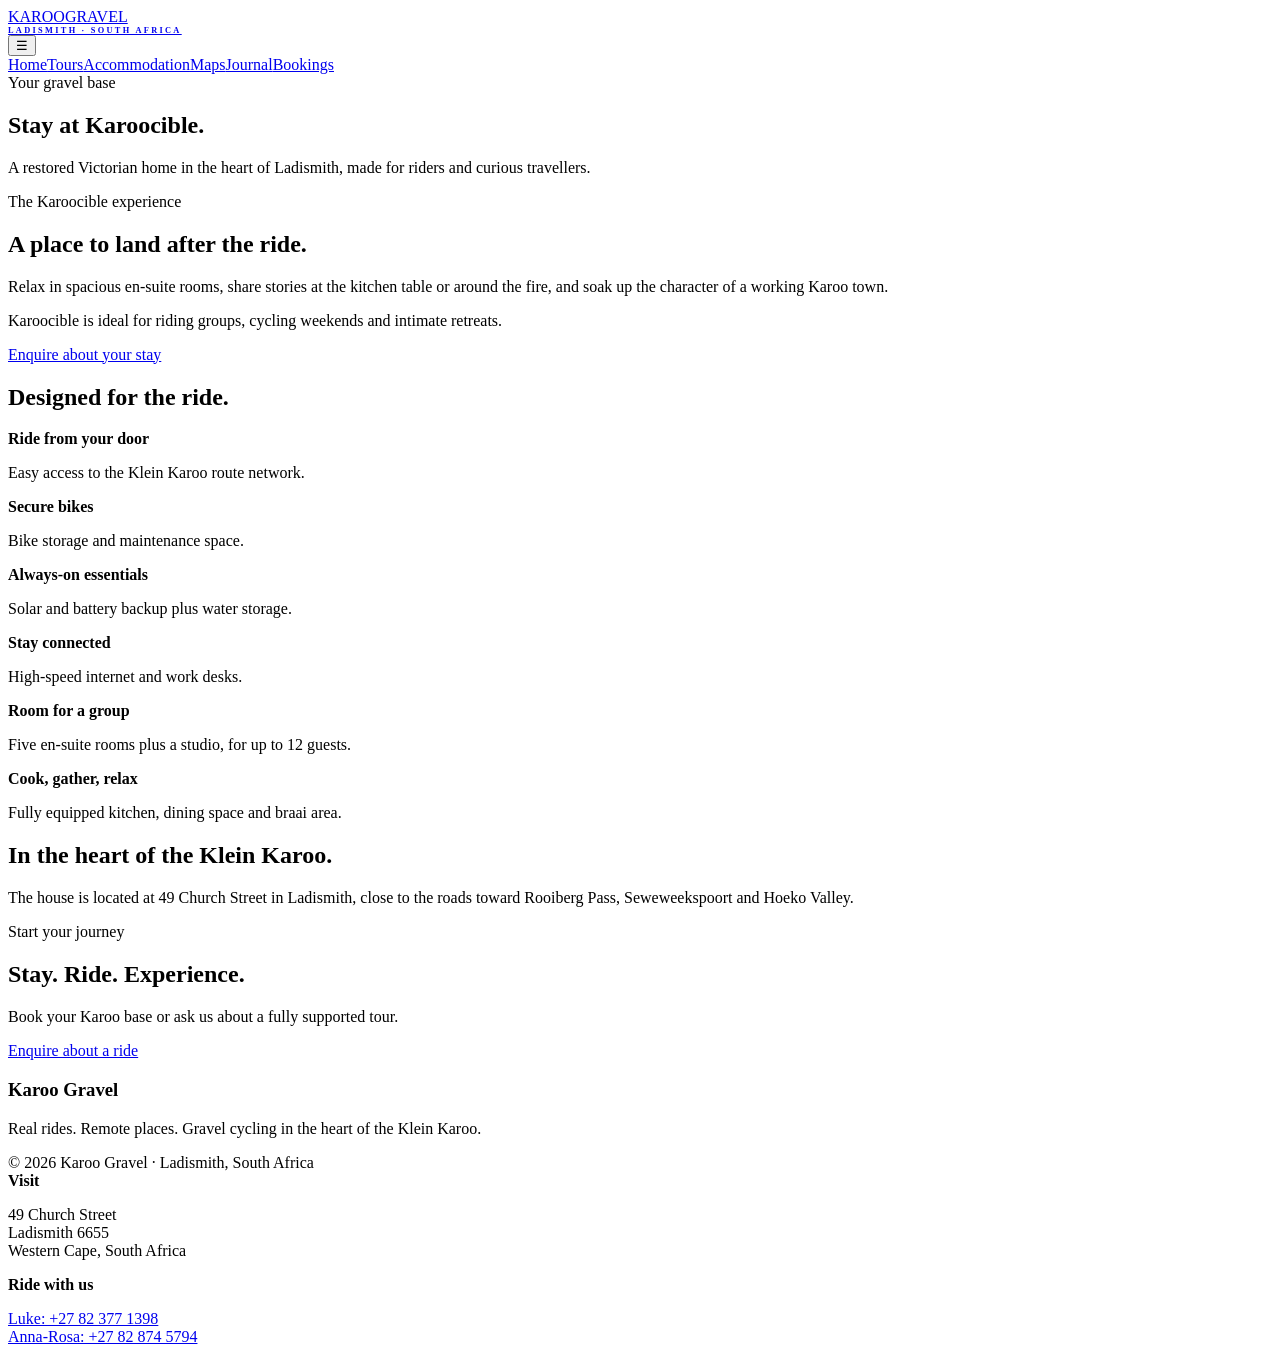
==== accommodation/index.html @ 17777229 "Add Karoo Gravel website: accommodation/index.html" ====
<!doctype html><html lang="en"><head><meta charset="utf-8"><meta name="viewport" content="width=device-width,initial-scale=1"><meta name="description" content="Guided gravel cycling in the Klein Karoo, South Africa."><meta name="theme-color" content="#222c26"><title>Karoocible Accommodation | Karoo Gravel</title><link rel="stylesheet" href="../assets/style.css"/><link rel="icon" href="../assets/favicon.svg"/></head><body><header><nav><a class="logo" href="../index.html">KAROO<span>GRAVEL</span><small style="display:block;font-size:.52rem;letter-spacing:.28em;font-weight:600">LADISMITH · SOUTH AFRICA</small></a><button class="mobile-toggle" aria-label="Toggle navigation" aria-expanded="false" onclick="let x=document.querySelector('.links');x.classList.toggle('open');this.setAttribute('aria-expanded',x.classList.contains('open'))">☰</button><div class="links"><a class="" href="../index.html">Home</a><a class="" href="../tours/">Tours</a><a class="active" href="../accommodation/">Accommodation</a><a class="" href="../maps/">Maps</a><a class="" href="../journal/">Journal</a><a class="" href="../bookings/">Bookings</a></div></nav></header><section class="hero compact"><div class="inner"><div class="eyebrow">Your gravel base</div><h1>Stay at Karoocible.</h1><p>A restored Victorian home in the heart of Ladismith, made for riders and curious travellers.</p></div></section><section class="wrap intro"><div><div class="eyebrow">The Karoocible experience</div><h2>A place to land after the ride.</h2><p>Relax in spacious en-suite rooms, share stories at the kitchen table or around the fire, and soak up the character of a working Karoo town.</p><p>Karoocible is ideal for riding groups, cycling weekends and intimate retreats.</p><a class="btn" href="../bookings/">Enquire about your stay</a></div><div class="art house"></div></section><section class="band"><div class="wrap"><h2>Designed for the ride.</h2><div class="pillgrid"><div class="pill"><strong>Ride from your door</strong><p>Easy access to the Klein Karoo route network.</p></div><div class="pill"><strong>Secure bikes</strong><p>Bike storage and maintenance space.</p></div><div class="pill"><strong>Always-on essentials</strong><p>Solar and battery backup plus water storage.</p></div><div class="pill"><strong>Stay connected</strong><p>High-speed internet and work desks.</p></div><div class="pill"><strong>Room for a group</strong><p>Five en-suite rooms plus a studio, for up to 12 guests.</p></div><div class="pill"><strong>Cook, gather, relax</strong><p>Fully equipped kitchen, dining space and braai area.</p></div></div></div></section><section class="wrap"><h2>In the heart of the Klein Karoo.</h2><p class="prose">The house is located at 49 Church Street in Ladismith, close to the roads toward Rooiberg Pass, Seweweekspoort and Hoeko Valley.</p></section><section class="cta"><div class="wrap"><div><div class="eyebrow">Start your journey</div><h2>Stay. Ride. Experience.</h2><p>Book your Karoo base or ask us about a fully supported tour.</p></div><a class="btn" href="../bookings/">Enquire about a ride</a></div></section><footer><div class="foot"><div><h3>Karoo Gravel</h3><p>Real rides. Remote places. Gravel cycling in the heart of the Klein Karoo.</p><div class="mini">© 2026 Karoo Gravel · Ladismith, South Africa</div></div><div><strong>Visit</strong><p>49 Church Street<br>Ladismith 6655<br>Western Cape, South Africa</p></div><div><strong>Ride with us</strong><p><a href="https://wa.me/27823771398">Luke: +27 82 377 1398</a><br><a href="https://wa.me/27828745794">Anna-Rosa: +27 82 874 5794</a></p></div></div></footer></body></html>
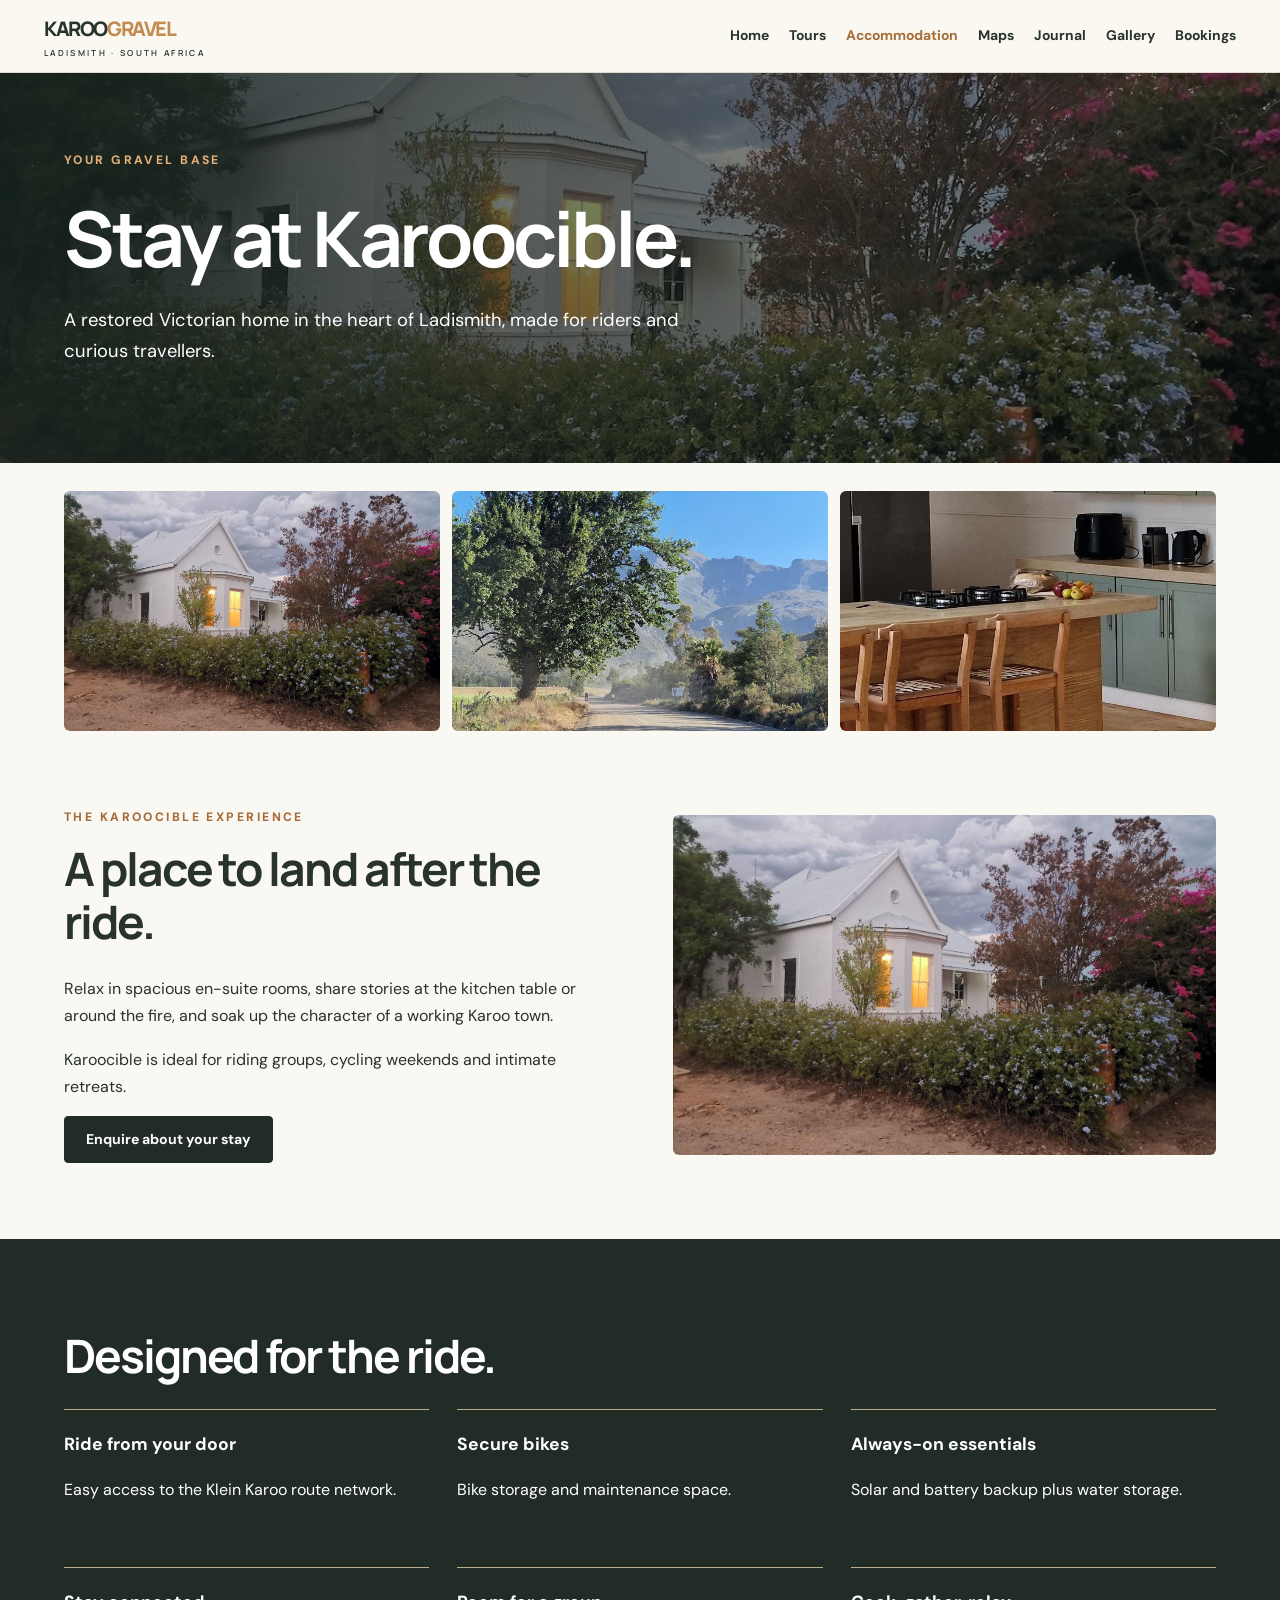
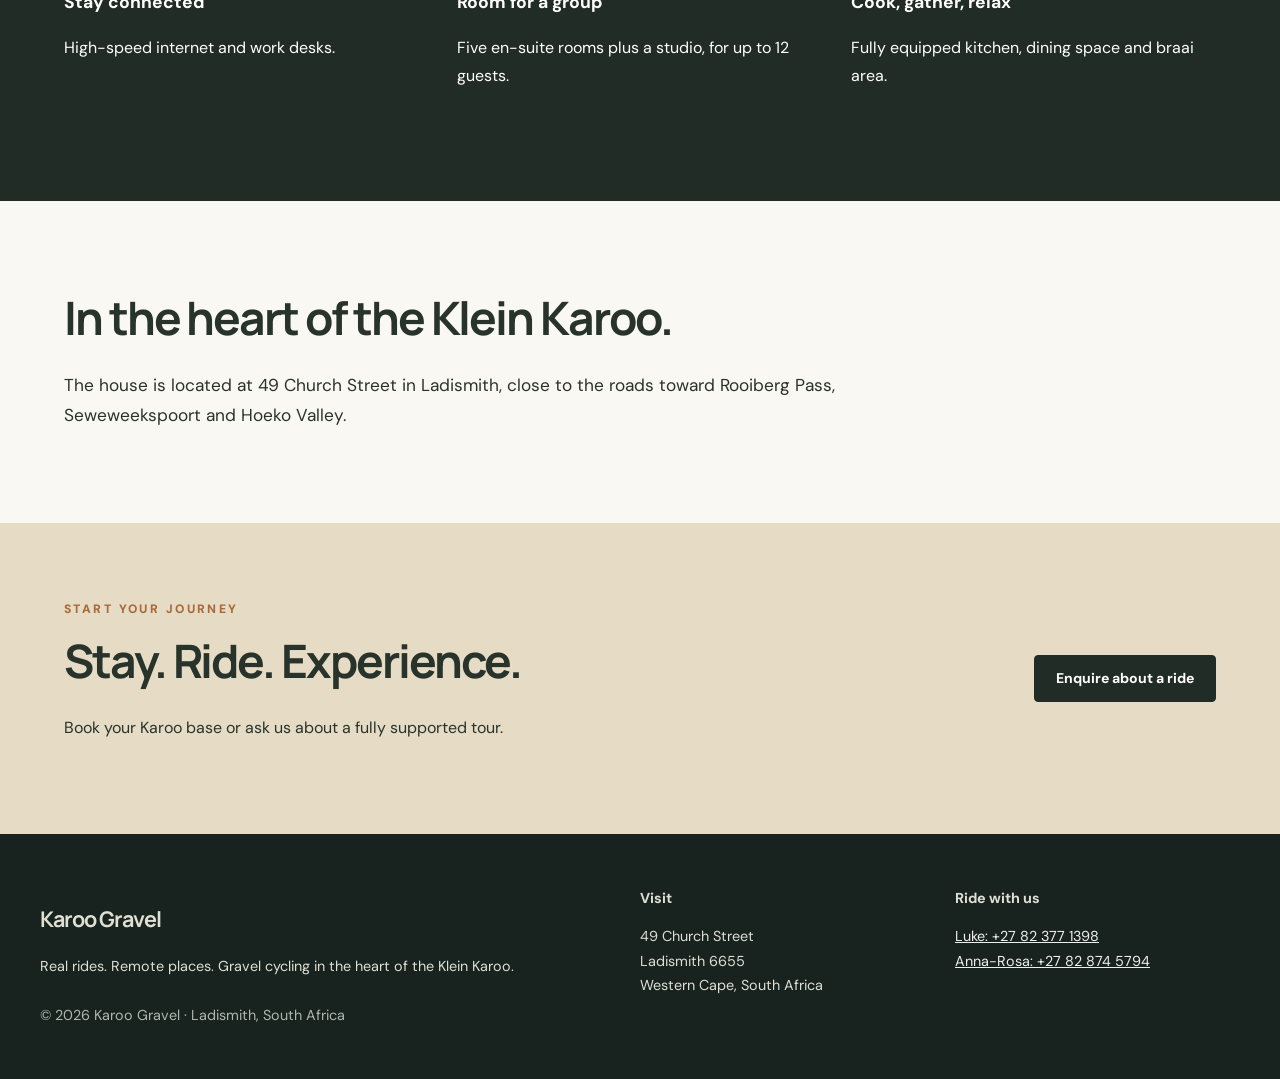
==== commit c572b992: "Add photographs from karoogravel.co.za Store the Google Site pictures under assets/photos and link t" ====
--- a/accommodation/index.html
+++ b/accommodation/index.html
@@ -1 +1 @@
-<!doctype html><html lang="en"><head><meta charset="utf-8"><meta name="viewport" content="width=device-width,initial-scale=1"><meta name="description" content="Guided gravel cycling in the Klein Karoo, South Africa."><meta name="theme-color" content="#222c26"><title>Karoocible Accommodation | Karoo Gravel</title><link rel="stylesheet" href="../assets/style.css"/><link rel="icon" href="../assets/favicon.svg"/></head><body><header><nav><a class="logo" href="../index.html">KAROO<span>GRAVEL</span><small style="display:block;font-size:.52rem;letter-spacing:.28em;font-weight:600">LADISMITH · SOUTH AFRICA</small></a><button class="mobile-toggle" aria-label="Toggle navigation" aria-expanded="false" onclick="let x=document.querySelector('.links');x.classList.toggle('open');this.setAttribute('aria-expanded',x.classList.contains('open'))">☰</button><div class="links"><a class="" href="../index.html">Home</a><a class="" href="../tours/">Tours</a><a class="active" href="../accommodation/">Accommodation</a><a class="" href="../maps/">Maps</a><a class="" href="../journal/">Journal</a><a class="" href="../bookings/">Bookings</a></div></nav></header><section class="hero compact"><div class="inner"><div class="eyebrow">Your gravel base</div><h1>Stay at Karoocible.</h1><p>A restored Victorian home in the heart of Ladismith, made for riders and curious travellers.</p></div></section><section class="wrap intro"><div><div class="eyebrow">The Karoocible experience</div><h2>A place to land after the ride.</h2><p>Relax in spacious en-suite rooms, share stories at the kitchen table or around the fire, and soak up the character of a working Karoo town.</p><p>Karoocible is ideal for riding groups, cycling weekends and intimate retreats.</p><a class="btn" href="../bookings/">Enquire about your stay</a></div><div class="art house"></div></section><section class="band"><div class="wrap"><h2>Designed for the ride.</h2><div class="pillgrid"><div class="pill"><strong>Ride from your door</strong><p>Easy access to the Klein Karoo route network.</p></div><div class="pill"><strong>Secure bikes</strong><p>Bike storage and maintenance space.</p></div><div class="pill"><strong>Always-on essentials</strong><p>Solar and battery backup plus water storage.</p></div><div class="pill"><strong>Stay connected</strong><p>High-speed internet and work desks.</p></div><div class="pill"><strong>Room for a group</strong><p>Five en-suite rooms plus a studio, for up to 12 guests.</p></div><div class="pill"><strong>Cook, gather, relax</strong><p>Fully equipped kitchen, dining space and braai area.</p></div></div></div></section><section class="wrap"><h2>In the heart of the Klein Karoo.</h2><p class="prose">The house is located at 49 Church Street in Ladismith, close to the roads toward Rooiberg Pass, Seweweekspoort and Hoeko Valley.</p></section><section class="cta"><div class="wrap"><div><div class="eyebrow">Start your journey</div><h2>Stay. Ride. Experience.</h2><p>Book your Karoo base or ask us about a fully supported tour.</p></div><a class="btn" href="../bookings/">Enquire about a ride</a></div></section><footer><div class="foot"><div><h3>Karoo Gravel</h3><p>Real rides. Remote places. Gravel cycling in the heart of the Klein Karoo.</p><div class="mini">© 2026 Karoo Gravel · Ladismith, South Africa</div></div><div><strong>Visit</strong><p>49 Church Street<br>Ladismith 6655<br>Western Cape, South Africa</p></div><div><strong>Ride with us</strong><p><a href="https://wa.me/27823771398">Luke: +27 82 377 1398</a><br><a href="https://wa.me/27828745794">Anna-Rosa: +27 82 874 5794</a></p></div></div></footer></body></html>+<!doctype html><html lang="en"><head><meta charset="utf-8"><meta name="viewport" content="width=device-width,initial-scale=1"><meta name="description" content="Guided gravel cycling in the Klein Karoo, South Africa."><meta name="theme-color" content="#222c26"><title>Karoocible Accommodation | Karoo Gravel</title><link rel="stylesheet" href="../assets/style.css"/><link rel="icon" href="../assets/favicon.svg"/></head><body><header><nav><a class="logo" href="../index.html">KAROO<span>GRAVEL</span><small style="display:block;font-size:.52rem;letter-spacing:.28em;font-weight:600">LADISMITH · SOUTH AFRICA</small></a><button class="mobile-toggle" aria-label="Toggle navigation" aria-expanded="false" onclick="let x=document.querySelector('.links');x.classList.toggle('open');this.setAttribute('aria-expanded',x.classList.contains('open'))">☰</button><div class="links"><a class="" href="../index.html">Home</a><a class="" href="../tours/">Tours</a><a class="active" href="../accommodation/">Accommodation</a><a class="" href="../maps/">Maps</a><a class="" href="../journal/">Journal</a><a class="" href="../gallery/">Gallery</a><a class="" href="../bookings/">Bookings</a></div></nav></header><section class="hero compact" style="--hero:url('./photos/karoocible.jpg')"><div class="inner"><div class="eyebrow">Your gravel base</div><h1>Stay at Karoocible.</h1><p>A restored Victorian home in the heart of Ladismith, made for riders and curious travellers.</p></div></section><section class="wrap" style="padding-top:28px;padding-bottom:0"><div class="film"><img src="../assets/photos/4fb3b9720b9d.jpg" alt="Photograph from the current Karoo Gravel site"><img src="../assets/photos/926a0c56f88b.jpg" alt="Photograph from the current Karoo Gravel site"><img src="../assets/photos/dd2f70c8666e.jpg" alt="Photograph from the current Karoo Gravel site"></div></section><section class="wrap intro"><div><div class="eyebrow">The Karoocible experience</div><h2>A place to land after the ride.</h2><p>Relax in spacious en-suite rooms, share stories at the kitchen table or around the fire, and soak up the character of a working Karoo town.</p><p>Karoocible is ideal for riding groups, cycling weekends and intimate retreats.</p><a class="btn" href="../bookings/">Enquire about your stay</a></div><div class="art house"></div></section><section class="band"><div class="wrap"><h2>Designed for the ride.</h2><div class="pillgrid"><div class="pill"><strong>Ride from your door</strong><p>Easy access to the Klein Karoo route network.</p></div><div class="pill"><strong>Secure bikes</strong><p>Bike storage and maintenance space.</p></div><div class="pill"><strong>Always-on essentials</strong><p>Solar and battery backup plus water storage.</p></div><div class="pill"><strong>Stay connected</strong><p>High-speed internet and work desks.</p></div><div class="pill"><strong>Room for a group</strong><p>Five en-suite rooms plus a studio, for up to 12 guests.</p></div><div class="pill"><strong>Cook, gather, relax</strong><p>Fully equipped kitchen, dining space and braai area.</p></div></div></div></section><section class="wrap"><h2>In the heart of the Klein Karoo.</h2><p class="prose">The house is located at 49 Church Street in Ladismith, close to the roads toward Rooiberg Pass, Seweweekspoort and Hoeko Valley.</p></section><section class="cta"><div class="wrap"><div><div class="eyebrow">Start your journey</div><h2>Stay. Ride. Experience.</h2><p>Book your Karoo base or ask us about a fully supported tour.</p></div><a class="btn" href="../bookings/">Enquire about a ride</a></div></section><footer><div class="foot"><div><h3>Karoo Gravel</h3><p>Real rides. Remote places. Gravel cycling in the heart of the Klein Karoo.</p><div class="mini">© 2026 Karoo Gravel · Ladismith, South Africa</div></div><div><strong>Visit</strong><p>49 Church Street<br>Ladismith 6655<br>Western Cape, South Africa</p></div><div><strong>Ride with us</strong><p><a href="https://wa.me/27823771398">Luke: +27 82 377 1398</a><br><a href="https://wa.me/27828745794">Anna-Rosa: +27 82 874 5794</a></p></div></div></footer></body></html>
--- a/assets/style.css
+++ b/assets/style.css
@@ -0,0 +1,2 @@
+@import url('https://fonts.googleapis.com/css2?family=DM+Sans:wght@400;500;600;700&family=Manrope:wght@400;500;600;700;800&display=swap');
+:root{--dark:#222c26;--pine:#2d473e;--sand:#efe9db;--ochre:#c28b50;--cream:#faf8f2;--ink:#28332b;--muted:#657068}*{box-sizing:border-box}html{scroll-behavior:smooth}body{margin:0;background:var(--cream);color:var(--ink);font:16px/1.7 'DM Sans',sans-serif}a{color:inherit}h1,h2,h3,h4{font-family:Manrope,sans-serif;letter-spacing:-.045em;line-height:1.15}h1{font-size:clamp(2.9rem,6vw,6rem);margin:.3em 0}h2{font-size:clamp(2rem,3.6vw,3.6rem);margin:.3em 0 .6em}h3{font-size:1.35rem}p{max-width:75ch}header{position:sticky;top:0;z-index:20;background:#faf8f2ed;backdrop-filter:blur(13px);border-bottom:1px solid #dedbd1}nav{max-width:1240px;margin:auto;display:flex;align-items:center;justify-content:space-between;gap:1.2rem;padding:12px 24px}.logo{font-family:Manrope;font-size:1.25rem;font-weight:800;letter-spacing:-.07em;text-decoration:none}.logo span{color:var(--ochre)}.links{display:flex;gap:1.25rem;align-items:center;flex-wrap:wrap}.links a{text-decoration:none;font-size:.87rem;font-weight:700}.links a:hover,.links a.active{color:#a56c35}.btn{display:inline-flex;align-items:center;justify-content:center;border:1px solid var(--dark);padding:13px 21px;text-decoration:none;border-radius:4px;background:var(--dark);color:white;font-weight:700;font-size:.88rem;line-height:1.35}.btn.alt{background:transparent;color:var(--dark)}.btn.light{background:white;color:var(--dark);border-color:white}.btn:hover{filter:brightness(1.2)}.wrap{max-width:1200px;margin:auto;padding:76px 24px}.narrow{max-width:900px}.eyebrow{text-transform:uppercase;letter-spacing:.2em;font-size:.76rem;font-weight:800;color:#a76a39}.hero{min-height:580px;display:flex;align-items:end;background:linear-gradient(90deg,rgba(20,33,29,.86),rgba(19,32,28,.28)),var(--hero,url('./photos/hero.jpg')) center/cover;position:relative;color:white}.hero .inner{padding:110px 24px 90px;max-width:1200px;margin:auto;width:100%}.hero p{font-size:1.15rem;max-width:650px}.hero .eyebrow{color:#e3ae75}.actions{display:flex;gap:12px;flex-wrap:wrap;margin-top:28px}.intro{display:grid;grid-template-columns:1fr 1fr;gap:65px;align-items:center}.art{min-height:340px;border-radius:6px;background:#d7cfb9 url('./photos/intro.jpg') center/cover}.art.house{background-image:url('./photos/karoocible.jpg')}.cardgrid{display:grid;grid-template-columns:repeat(3,1fr);gap:22px}.card{background:white;border:1px solid #e7e4dc;border-radius:7px;overflow:hidden;display:flex;flex-direction:column}.card .photo{height:235px;background:#c2ae8a url('./karoo-landscape.svg') center/cover}.card .body{padding:27px;flex:1}.card p{color:var(--muted)}.card .meta{color:#956137;font-weight:800;font-size:.82rem;text-transform:uppercase;letter-spacing:.08em}.card a.more{margin-top:14px;display:inline-block;font-weight:800;text-decoration:none;border-bottom:1px solid}.band{background:var(--dark);color:white}.band .eyebrow{color:#dda46d}.pillgrid{display:grid;grid-template-columns:repeat(3,1fr);gap:28px}.pill{border-top:1px solid #bcae8b;padding:20px 0}.pill strong{display:block;font-size:1.1rem}.steps{display:grid;grid-template-columns:repeat(2,1fr);gap:20px}.step{padding:25px 28px;background:#fff;border-left:3px solid var(--ochre);border-radius:3px}.step small{font-weight:800;color:#a66f42}.hero.compact{min-height:390px}.hero.compact .inner{padding-top:60px;padding-bottom:60px}.stats{display:flex;flex-wrap:wrap;gap:12px;margin:20px 0}.stat{background:#eae3d4;padding:13px 21px;border-radius:4px;font-weight:800}.prose{font-size:1.08rem;max-width:850px}.split{display:grid;grid-template-columns:1fr 1fr;gap:55px}.list{padding-left:1.2rem}.list li{margin:10px 0}.cta{background:#e6dbc5}.cta .wrap{display:flex;justify-content:space-between;gap:30px;align-items:center}footer{background:#18231f;color:#dfdfd4;padding:52px 24px;font-size:.9rem}footer .foot{max-width:1200px;margin:auto;display:grid;grid-template-columns:2fr 1fr 1fr;gap:30px}footer a{color:#eee}footer .mini{color:#b0b7b0;margin-top:25px}.note{border-left:3px solid var(--ochre);padding:18px;background:#eee8da}.map{width:100%;height:400px;border:0;border-radius:6px}.mobile-toggle{display:none}.photo img{width:100%;height:100%;object-fit:cover}a:focus-visible,button:focus-visible{outline:3px solid #c28b50;outline-offset:3px}@media(max-width:780px){.mobile-toggle{display:block;border:0;background:transparent;font-size:25px}.links{display:none;position:absolute;left:0;right:0;top:60px;background:var(--cream);padding:23px;box-shadow:0 12px 20px #0002;flex-direction:column;align-items:start}.links.open{display:flex}.links a{font-size:1rem}.intro,.split,.cardgrid,.pillgrid,.steps,footer .foot{grid-template-columns:1fr}.hero{min-height:520px}.cta .wrap{display:block}h1{font-size:clamp(2.6rem,11vw,4.7rem)}.wrap{padding:56px 22px}}.film{display:grid;grid-template-columns:repeat(3,1fr);gap:12px}.film img,.mapphoto{width:100%;object-fit:cover;border-radius:6px;display:block}.film img{height:240px}.mapphoto{margin:0 0 18px;max-height:520px}.gallery{columns:3;column-gap:12px}.gallery a{display:block;margin:0 0 12px;break-inside:avoid}.gallery img{width:100%;border-radius:6px;display:block}@media(max-width:780px){.film{grid-template-columns:1fr}.gallery{columns:1}.film img{height:200px}}
